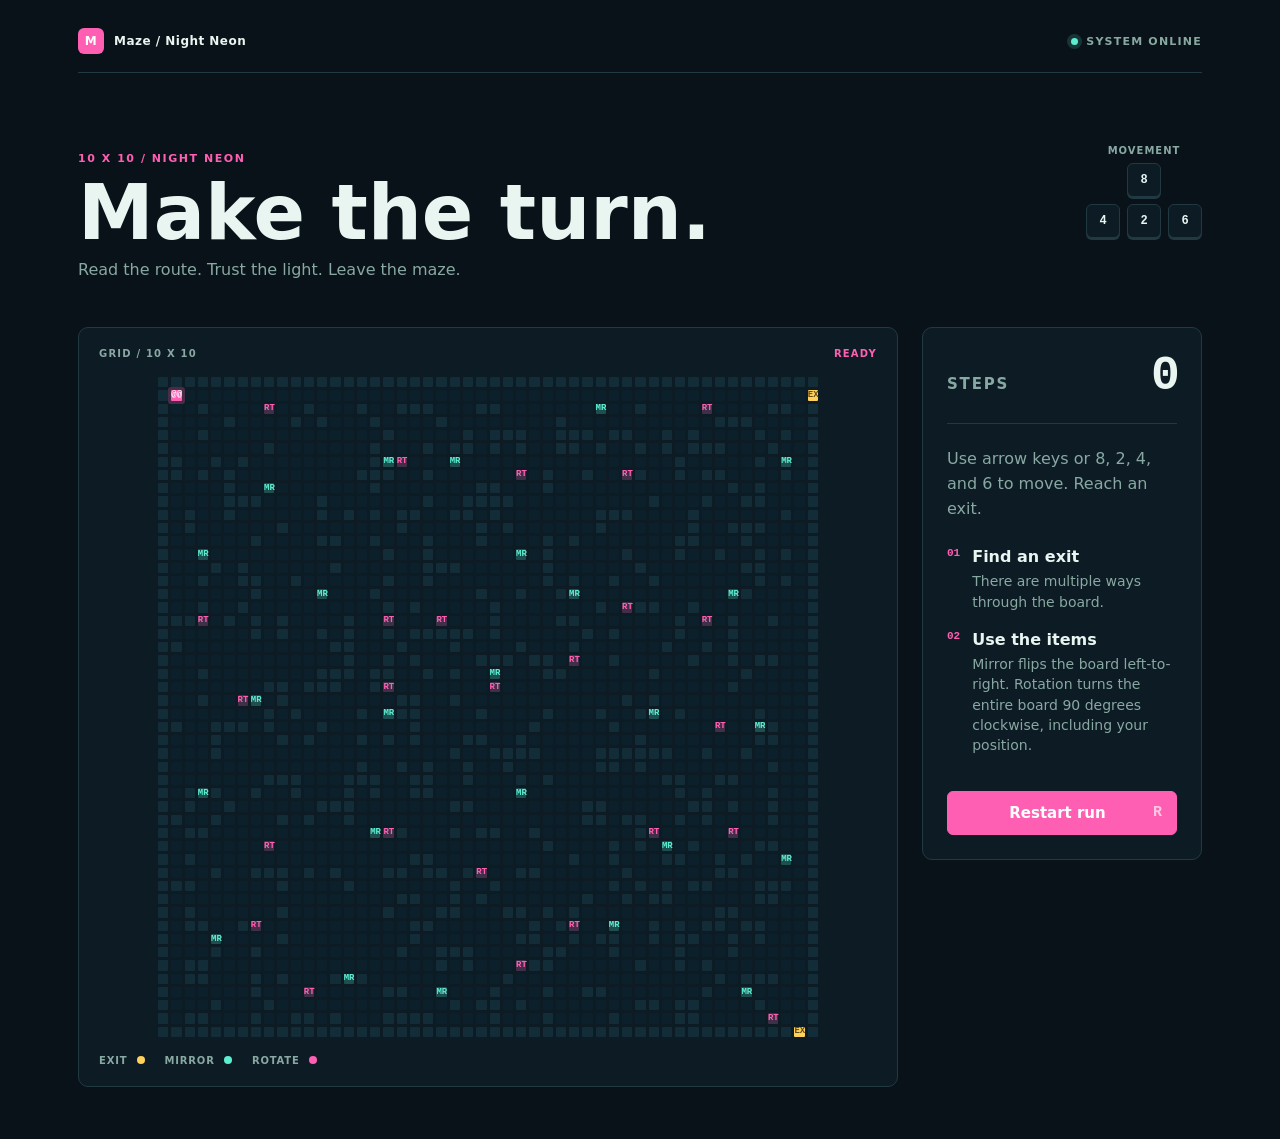
==== index.html @ 40fe3949 "Initial commit" ====
<!doctype html>
<html lang="en">
<head>
  <meta charset="utf-8">
  <meta http-equiv="refresh" content="0; url=neon.html">
  <title>Maze Game</title>
</head>
<body>
  <script>window.location.replace("neon.html");</script>
</body>
</html>
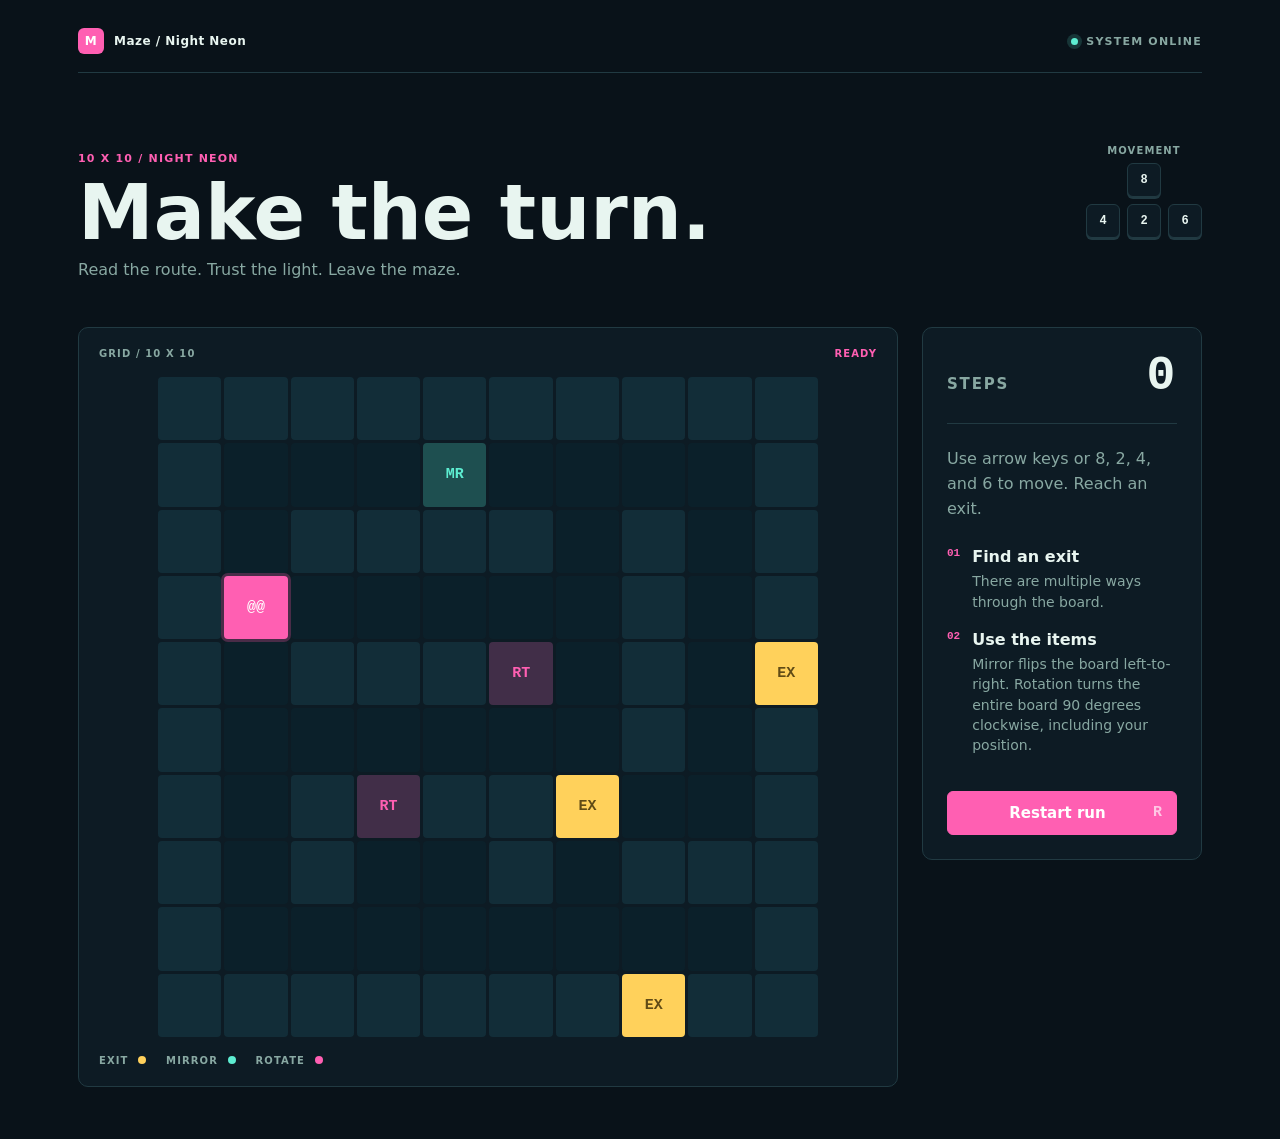
==== commit 1d3f5cb1: "Complete interactive dynamic maze game" ====
--- a/index.html
+++ b/index.html
@@ -6,6 +6,6 @@
   <title>Maze Game</title>
 </head>
 <body>
-  <script>window.location.replace("neon.html");</script>
+  <p>Opening <a href="neon.html">Night Neon</a>...</p>
 </body>
 </html>
